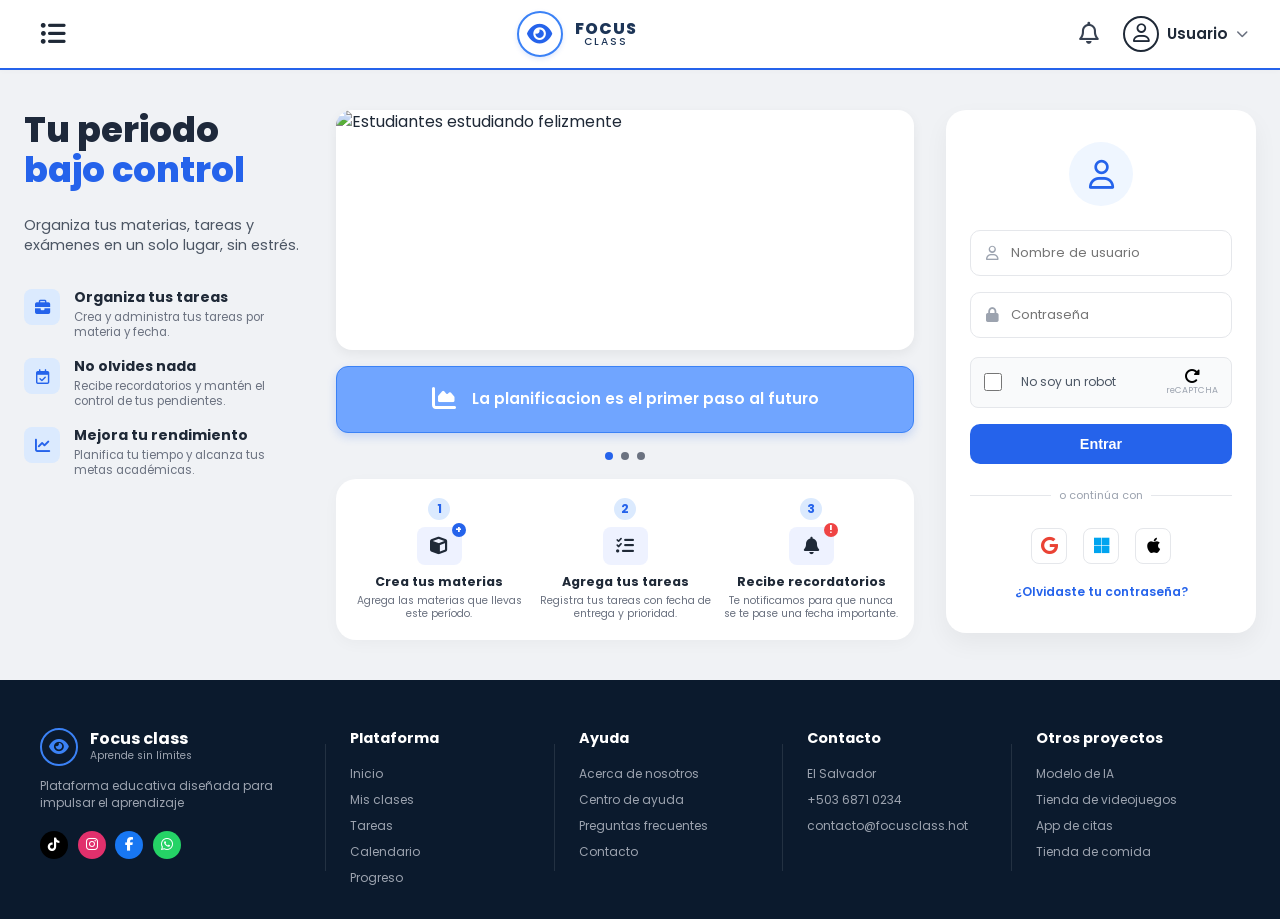
==== index.html @ 5b7e2ee6 "integracion de las carpetas html,css y js" ====
<!DOCTYPE html>
<html lang="es">
<head>
    <meta charset="UTF-8">
    <meta name="viewport" content="width=device-width, initial-scale=1.0">
    <title>Focus Class - Tu periodo bajo control</title>
    <!-- Font Awesome Icons -->
    <link rel="stylesheet" href="https://cdnjs.cloudflare.com/ajax/libs/font-awesome/6.4.0/css/all.min.css">
    <!-- Google Fonts: Poppins -->
    <link rel="stylesheet" href="https://fonts.googleapis.com/css2?family=Poppins:wght@300;400;500;600;700&display=swap">
    <!-- Archivo de estilos CSS -->
    <link rel="stylesheet" href="/css/estilo.css">
</head>
<body>

    <!-- Menú Desplegable Lateral (Sidebar Overlay) -->
    <aside class="sidebar" id="sidebar">
        <div class="sidebar-header">
            <button class="close-btn" id="closeSidebarBtn" aria-label="Cerrar menú">
                <i class="fa-solid fa-xmark"></i>
            </button>
        </div>
        <nav class="sidebar-nav">
            <ul>
                <li>
                    <a href="#">
                        <i class="fa-solid fa-house"></i>
                        <span>Inicio</span>
                    </a>
                </li>
                <li>
                    <a href="#">
                        <i class="fa-solid fa-book-open"></i>
                        <span>Lenguaje</span>
                    </a>
                </li>
                <li>
                    <a href="#">
                        <i class="fa-solid fa-calculator"></i>
                        <span>Matematica</span>
                    </a>
                </li>
                <li>
                    <a href="#">
                        <i class="fa-solid fa-microscope"></i>
                        <span>Ciencia</span>
                    </a>
                </li>
                <li>
                    <a href="#">
                        <i class="fa-solid fa-earth-americas"></i>
                        <span>Sociales</span>
                    </a>
                </li>
                <li>
                    <a href="#">
                        <i class="fa-solid fa-language"></i>
                        <span>Ingles</span>
                    </a>
                </li>
            </ul>
        </nav>
    </aside>

    <!-- Overlay oscuro al abrir el menú -->
    <div class="sidebar-backdrop" id="sidebarBackdrop"></div>

    <!-- Barra de Navegación Superior (Header) -->
    <header class="navbar">
        <div class="nav-left">
            <button class="menu-btn" id="openSidebarBtn" aria-label="Abrir menú">
                <i class="fa-solid fa-list-ul"></i>
            </button>
        </div>

        <div class="nav-center">
            <a href="#" class="logo-container">
                <div class="logo-icon">
                    <i class="fa-solid fa-eye"></i>
                </div>
                <div class="logo-text">
                    <span class="brand-title">FOCUS</span>
                    <span class="brand-sub">CLASS</span>
                </div>
            </a>
        </div>

        <div class="nav-right">
            <button class="icon-btn" aria-label="Notificaciones">
                <i class="fa-regular fa-bell"></i>
            </button>
            <div class="user-menu">
                <div class="user-avatar-small">
                    <i class="fa-regular fa-user"></i>
                </div>
                <span class="user-name">Usuario</span>
                <i class="fa-solid fa-chevron-down arrow-icon"></i>
            </div>
        </div>
    </header>

    <!-- Contenido Principal -->
    <main class="main-container">
        <div class="dashboard-grid">
            
            <!-- Columna Izquierda: Información de Funcionalidades -->
            <section class="info-section">
                <h1 class="main-title">
                    Tu periodo <br>
                    <span class="highlight-blue">bajo control</span>
                </h1>
                <p class="main-subtitle">
                    Organiza tus materias, tareas y exámenes en un solo lugar, sin estrés.
                </p>

                <div class="feature-list">
                    <div class="feature-item">
                        <div class="feature-icon">
                            <i class="fa-solid fa-briefcase"></i>
                        </div>
                        <div class="feature-content">
                            <h3>Organiza tus tareas</h3>
                            <p>Crea y administra tus tareas por materia y fecha.</p>
                        </div>
                    </div>

                    <div class="feature-item">
                        <div class="feature-icon">
                            <i class="fa-regular fa-calendar-check"></i>
                        </div>
                        <div class="feature-content">
                            <h3>No olvides nada</h3>
                            <p>Recibe recordatorios y mantén el control de tus pendientes.</p>
                        </div>
                    </div>

                    <div class="feature-item">
                        <div class="feature-icon">
                            <i class="fa-solid fa-chart-line"></i>
                        </div>
                        <div class="feature-content">
                            <h3>Mejora tu rendimiento</h3>
                            <p>Planifica tu tiempo y alcanza tus metas académicas.</p>
                        </div>
                    </div>
                </div>
            </section>

            <!-- Columna Central: Banner e Ilustración + Pasos -->
            <section class="banner-section">
                <!-- Imagen / Ilustración Central -->
                <div class="banner-card">
                    <img src="https://images.unsplash.com/photo-1523240795612-9a054b0db644?q=80&w=1200&auto=format&fit=crop" alt="Estudiantes estudiando felizmente" class="hero-img">
                </div>

                <!-- Banner Azul Informativo -->
                <div class="quote-banner">
                    <div class="quote-icon">
                        <i class="fa-solid fa-chart-area"></i>
                    </div>
                    <span class="quote-text">La planificacion es el primer paso al futuro</span>
                </div>

                <!-- Puntos de Navegación/Carrusel -->
                <div class="carousel-dots">
                    <span class="dot active"></span>
                    <span class="dot"></span>
                    <span class="dot"></span>
                </div>

                <!-- Tarjeta Inferior de 3 Pasos -->
                <div class="steps-card">
                    <div class="step-item">
                        <div class="step-badge">1</div>
                        <div class="step-icon-box">
                            <i class="fa-solid fa-cube"></i>
                            <span class="plus-badge">+</span>
                        </div>
                        <h4>Crea tus materias</h4>
                        <p>Agrega las materias que llevas este período.</p>
                    </div>

                    <div class="step-item">
                        <div class="step-badge">2</div>
                        <div class="step-icon-box">
                            <i class="fa-solid fa-list-check"></i>
                        </div>
                        <h4>Agrega tus tareas</h4>
                        <p>Registra tus tareas con fecha de entrega y prioridad.</p>
                    </div>

                    <div class="step-item">
                        <div class="step-badge">3</div>
                        <div class="step-icon-box">
                            <i class="fa-solid fa-bell"></i>
                            <span class="notification-badge">!</span>
                        </div>
                        <h4>Recibe recordatorios</h4>
                        <p>Te notificamos para que nunca se te pase una fecha importante.</p>
                    </div>
                </div>
            </section>

            <!-- Columna Derecha: Tarjeta de Iniciar Sesión -->
            <section class="login-section">
                <div class="login-card">
                    <div class="login-avatar-circle">
                        <i class="fa-regular fa-user"></i>
                    </div>

                    <form class="login-form" onsubmit="event.preventDefault();">
                        <div class="input-group">
                            <i class="fa-regular fa-user input-icon"></i>
                            <input type="text" placeholder="Nombre de usuario" required>
                        </div>

                        <div class="input-group">
                            <i class="fa-solid fa-lock input-icon"></i>
                            <input type="password" placeholder="Contraseña" required>
                        </div>

                        <!-- Simulación Captcha reCAPTCHA -->
                        <div class="recaptcha-box">
                            <label class="recaptcha-checkbox">
                                <input type="checkbox">
                                <span class="checkmark"></span>
                                <span class="recaptcha-text">No soy un robot</span>
                            </label>
                            <div class="recaptcha-logo">
                                <i class="fa-solid fa-rotate-right"></i>
                                <span>reCAPTCHA</span>
                            </div>
                        </div>

                        <button type="submit" class="btn-primary">Entrar</button>

                        <div class="divider">
                            <span>o continúa con</span>
                        </div>

                        <div class="social-login">
                            <button type="button" class="social-btn" title="Google">
                                <i class="fa-brands fa-google" style="color: #ea4335;"></i>
                            </button>
                            <button type="button" class="social-btn" title="Microsoft">
                                <i class="fa-brands fa-microsoft" style="color: #00a4ef;"></i>
                            </button>
                            <button type="button" class="social-btn" title="Apple">
                                <i class="fa-brands fa-apple" style="color: #000000;"></i>
                            </button>
                        </div>

                        <a href="#" class="forgot-password">¿Olvidaste tu contraseña?</a>
                    </form>
                </div>
            </section>

        </div>
    </main>

    <!-- Pie de Página (Footer) -->
    <footer class="footer">
        <div class="footer-container">
            
            <!-- Columna 1: Marca y descripción -->
            <div class="footer-col brand-col">
                <div class="footer-logo">
                    <div class="footer-logo-icon">
                        <i class="fa-solid fa-eye"></i>
                    </div>
                    <div>
                        <h3 class="footer-brand-title">Focus class</h3>
                        <p class="footer-brand-sub">Aprende sin límites</p>
                    </div>
                </div>
                <p class="footer-description">
                    Plataforma educativa diseñada para impulsar el aprendizaje
                </p>
                <div class="social-icons-row">
                    <a href="#" class="social-icon tiktok" aria-label="TikTok"><i class="fa-brands fa-tiktok"></i></a>
                    <a href="#" class="social-icon instagram" aria-label="Instagram"><i class="fa-brands fa-instagram"></i></a>
                    <a href="#" class="social-icon facebook" aria-label="Facebook"><i class="fa-brands fa-facebook-f"></i></a>
                    <a href="#" class="social-icon whatsapp" aria-label="WhatsApp"><i class="fa-brands fa-whatsapp"></i></a>
                </div>
            </div>

            <!-- Columna 2: Plataforma -->
            <div class="footer-col">
                <h4>Plataforma</h4>
                <ul>
                    <li><a href="#">Inicio</a></li>
                    <li><a href="#">Mis clases</a></li>
                    <li><a href="#">Tareas</a></li>
                    <li><a href="#">Calendario</a></li>
                    <li><a href="#">Progreso</a></li>
                </ul>
            </div>

            <!-- Columna 3: Ayuda -->
            <div class="footer-col">
                <h4>Ayuda</h4>
                <ul>
                    <li><a href="#">Acerca de nosotros</a></li>
                    <li><a href="#">Centro de ayuda</a></li>
                    <li><a href="#">Preguntas frecuentes</a></li>
                    <li><a href="#">Contacto</a></li>
                </ul>
            </div>

            <!-- Columna 4: Contacto -->
            <div class="footer-col">
                <h4>Contacto</h4>
                <ul>
                    <li>El Salvador</li>
                    <li>+503 6871 0234</li>
                    <li>contacto@focusclass.hot</li>
                </ul>
            </div>

            <!-- Columna 5: Otros proyectos -->
            <div class="footer-col">
                <h4>Otros proyectos</h4>
                <ul>
                    <li><a href="#">Modelo de IA</a></li>
                    <li><a href="#">Tienda de videojuegos</a></li>
                    <li><a href="#">App de citas</a></li>
                    <li><a href="#">Tienda de comida</a></li>
                </ul>
            </div>

        </div>
    </footer>

    <!-- Lógica JavaScript para abrir y cerrar el menú desplegable lateral -->
    <script>
        const openSidebarBtn = document.getElementById('openSidebarBtn');
        const closeSidebarBtn = document.getElementById('closeSidebarBtn');
        const sidebar = document.getElementById('sidebar');
        const sidebarBackdrop = document.getElementById('sidebarBackdrop');

        function openSidebar() {
            sidebar.classList.add('active');
            sidebarBackdrop.classList.add('active');
            document.body.style.overflow = 'hidden';
        }

        function closeSidebar() {
            sidebar.classList.remove('active');
            sidebarBackdrop.classList.remove('active');
            document.body.style.overflow = '';
        }

        openSidebarBtn.addEventListener('click', openSidebar);
        closeSidebarBtn.addEventListener('click', closeSidebar);
        sidebarBackdrop.addEventListener('click', closeSidebar);
    </script>
</body>
</html>
---- css/estilo.css ----
/* ==========================================================================
   RESET & CONFIGURACIÓN GLOBAL
   ========================================================================== */
* {
    margin: 0;
    padding: 0;
    box-sizing: border-box;
}

:root {
    --primary-blue: #2563eb;
    --primary-blue-hover: #1d4ed8;
    --secondary-blue: #60a5fa;
    --light-blue-bg: #eef4ff;
    --border-blue: #3b82f6;
    --bg-gray: #ecefe6;
    --bg-main: #f0f2f5;
    --card-bg: #ffffff;
    --text-main: #1f2937;
    --text-muted: #6b7280;
    --text-light: #9ca3af;
    --footer-bg: #0b1a2d;
    --border-color: #d1d5db;
    --font-family: 'Poppins', sans-serif;
}

body {
    font-family: var(--font-family);
    background-color: var(--bg-main);
    color: var(--text-main);
    line-height: 1.5;
    min-height: 100vh;
    display: flex;
    flex-direction: column;
}

/* ==========================================================================
   BARRA DE NAVEGACIÓN SUPERIOR (HEADER)
   ========================================================================== */
.navbar {
    background-color: #ffffff;
    height: 70px;
    padding: 0 2rem;
    display: flex;
    align-items: center;
    justify-content: space-between;
    border-bottom: 2px solid var(--primary-blue);
    position: sticky;
    top: 0;
    z-index: 100;
    box-shadow: 0 2px 4px rgba(0,0,0,0.02);
}

.menu-btn {
    background: none;
    border: none;
    font-size: 1.6rem;
    color: #1f2937;
    cursor: pointer;
    padding: 0.5rem;
    display: flex;
    align-items: center;
    justify-content: center;
    transition: color 0.2s ease;
}

.menu-btn:hover {
    color: var(--primary-blue);
}

/* Logo Focus Class */
.logo-container {
    display: flex;
    align-items: center;
    gap: 0.75rem;
    text-decoration: none;
}

.logo-icon {
    width: 46px;
    height: 46px;
    border-radius: 50%;
    border: 2px solid #3b82f6;
    display: flex;
    align-items: center;
    justify-content: center;
    color: #2563eb;
    font-size: 1.4rem;
    background: #ffffff;
    box-shadow: 0 2px 5px rgba(37, 99, 235, 0.15);
}

.logo-text {
    display: flex;
    flex-direction: column;
    align-items: center;
    line-height: 1;
}

.brand-title {
    font-weight: 800;
    font-size: 1rem;
    color: #1d3557;
    letter-spacing: 1px;
}

.brand-sub {
    font-weight: 500;
    font-size: 0.65rem;
    color: #1d3557;
    letter-spacing: 2px;
}

/* Sección Derecha Header */
.nav-right {
    display: flex;
    align-items: center;
    gap: 1.5rem;
}

.icon-btn {
    background: none;
    border: none;
    font-size: 1.4rem;
    color: #374151;
    cursor: pointer;
    position: relative;
}

.user-menu {
    display: flex;
    align-items: center;
    gap: 0.5rem;
    cursor: pointer;
    user-select: none;
}

.user-avatar-small {
    width: 36px;
    height: 36px;
    border-radius: 50%;
    border: 2px solid #1f2937;
    display: flex;
    align-items: center;
    justify-content: center;
    font-size: 1.2rem;
    color: #1f2937;
}

.user-name {
    font-weight: 600;
    font-size: 0.95rem;
    color: #1f2937;
}

.arrow-icon {
    font-size: 0.75rem;
    color: #6b7280;
}

/* ==========================================================================
   MENÚ DESPLEGABLE LATERAL (SIDEBAR OVERLAY - IMAGE 2)
   ========================================================================== */
.sidebar {
    position: fixed;
    top: 0;
    left: -260px;
    width: 240px;
    height: 100vh;
    background-color: #ffffff;
    z-index: 1001;
    box-shadow: 4px 0 15px rgba(0, 0, 0, 0.1);
    transition: left 0.3s ease-in-out;
    border-right: 1px solid #d1d5db;
    display: flex;
    flex-direction: column;
}

.sidebar.active {
    left: 0;
}

.sidebar-header {
    padding: 1rem;
    border-bottom: 1px solid #e5e7eb;
    display: flex;
    align-items: center;
}

.close-btn {
    background: none;
    border: none;
    font-size: 2rem;
    color: #2c3e50;
    cursor: pointer;
    line-height: 1;
}

.sidebar-nav ul {
    list-style: none;
}

.sidebar-nav li {
    border-bottom: 1px solid #e5e7eb;
}

.sidebar-nav a {
    display: flex;
    align-items: center;
    gap: 1.25rem;
    padding: 1.2rem 1.5rem;
    text-decoration: none;
    color: #1f2937;
    font-weight: 700;
    font-size: 1.1rem;
    transition: background-color 0.2s ease, color 0.2s ease;
}

.sidebar-nav a i {
    font-size: 1.5rem;
    width: 28px;
    text-align: center;
    color: #374151;
}

.sidebar-nav a:hover {
    background-color: #f3f4f6;
    color: var(--primary-blue);
}

.sidebar-nav a:hover i {
    color: var(--primary-blue);
}

/* Backdrop para cerrar al hacer clic afuera */
.sidebar-backdrop {
    position: fixed;
    top: 0;
    left: 0;
    width: 100vw;
    height: 100vh;
    background: rgba(0,0,0,0.3);
    z-index: 1000;
    opacity: 0;
    visibility: hidden;
    transition: opacity 0.3s ease, visibility 0.3s ease;
}

.sidebar-backdrop.active {
    opacity: 1;
    visibility: visible;
}

/* ==========================================================================
   CONTENIDO PRINCIPAL Y GRID LAYOUT
   ========================================================================== */
.main-container {
    max-width: 1300px;
    margin: 0 auto;
    padding: 2.5rem 1.5rem;
    flex: 1;
    width: 100%;
}

.dashboard-grid {
    display: grid;
    grid-template-columns: 280px 1fr 310px;
    gap: 2rem;
    align-items: start;
}

/* --- Columna 1: Información --- */
.info-section {
    display: flex;
    flex-direction: column;
    gap: 1.5rem;
}

.main-title {
    font-size: 2.2rem;
    font-weight: 800;
    color: #1e293b;
    line-height: 1.15;
}

.highlight-blue {
    color: #2563eb;
}

.main-subtitle {
    font-size: 0.9rem;
    color: #4b5563;
    line-height: 1.4;
}

.feature-list {
    display: flex;
    flex-direction: column;
    gap: 1rem;
    margin-top: 0.5rem;
}

.feature-item {
    display: flex;
    align-items: flex-start;
    gap: 0.85rem;
    background: transparent;
}

.feature-icon {
    width: 36px;
    height: 36px;
    border-radius: 8px;
    background-color: #dbeafe;
    color: #2563eb;
    display: flex;
    align-items: center;
    justify-content: center;
    font-size: 0.95rem;
    flex-shrink: 0;
    margin-top: 2px;
}

.feature-content h3 {
    font-size: 0.88rem;
    font-weight: 700;
    color: #1f2937;
    margin-bottom: 2px;
}

.feature-content p {
    font-size: 0.72rem;
    color: #6b7280;
    line-height: 1.3;
}

/* --- Columna 2: Banner Central e Ilustración --- */
.banner-section {
    display: flex;
    flex-direction: column;
    align-items: center;
    gap: 1rem;
}

.banner-card {
    width: 100%;
    border-radius: 16px;
    overflow: hidden;
    box-shadow: 0 4px 12px rgba(0,0,0,0.06);
    background: #ffffff;
}

.hero-img {
    width: 100%;
    height: 240px;
    object-fit: cover;
    display: block;
}

.quote-banner {
    width: 100%;
    background-color: #70a5ff;
    color: #ffffff;
    border-radius: 12px;
    padding: 0.9rem 1.2rem;
    display: flex;
    align-items: center;
    justify-content: center;
    gap: 1rem;
    box-shadow: 0 4px 10px rgba(37, 99, 235, 0.2);
    border: 1px solid #3b82f6;
}

.quote-icon {
    font-size: 1.5rem;
}

.quote-text {
    font-weight: 600;
    font-size: 0.95rem;
    text-align: center;
}

.carousel-dots {
    display: flex;
    gap: 0.5rem;
    margin: 0.2rem 0;
}

.dot {
    width: 8px;
    height: 8px;
    border-radius: 50%;
    background-color: #6b7280;
}

.dot.active {
    background-color: #2563eb;
}

/* Tarjeta de Pasos Inferior */
.steps-card {
    width: 100%;
    background-color: #ffffff;
    border-radius: 20px;
    padding: 1.2rem 1rem;
    display: grid;
    grid-template-columns: repeat(3, 1fr);
    gap: 0.75rem;
    box-shadow: 0 4px 15px rgba(0,0,0,0.03);
}

.step-item {
    display: flex;
    flex-direction: column;
    align-items: center;
    text-align: center;
    position: relative;
}

.step-badge {
    width: 22px;
    height: 22px;
    border-radius: 50%;
    background-color: #dbeafe;
    color: #2563eb;
    font-size: 0.75rem;
    font-weight: 700;
    display: flex;
    align-items: center;
    justify-content: center;
    margin-bottom: 0.4rem;
}

.step-icon-box {
    width: 45px;
    height: 38px;
    background-color: #eef2ff;
    border-radius: 8px;
    display: flex;
    align-items: center;
    justify-content: center;
    font-size: 1.1rem;
    color: #1f2937;
    position: relative;
    margin-bottom: 0.5rem;
}

.plus-badge {
    position: absolute;
    top: -4px;
    right: -4px;
    background-color: #2563eb;
    color: white;
    width: 14px;
    height: 14px;
    border-radius: 50%;
    font-size: 0.65rem;
    display: flex;
    align-items: center;
    justify-content: center;
    font-weight: bold;
}

.notification-badge {
    position: absolute;
    top: -4px;
    right: -4px;
    background-color: #ef4444;
    color: white;
    width: 14px;
    height: 14px;
    border-radius: 50%;
    font-size: 0.65rem;
    display: flex;
    align-items: center;
    justify-content: center;
    font-weight: bold;
}

.step-item h4 {
    font-size: 0.78rem;
    font-weight: 700;
    color: #1f2937;
    margin-bottom: 3px;
}

.step-item p {
    font-size: 0.65rem;
    color: #6b7280;
    line-height: 1.25;
}

/* --- Columna 3: Tarjeta de Login --- */
.login-section {
    width: 100%;
}

.login-card {
    background-color: #ffffff;
    border-radius: 20px;
    padding: 2rem 1.5rem;
    box-shadow: 0 10px 25px rgba(0, 0, 0, 0.05);
    display: flex;
    flex-direction: column;
    align-items: center;
}

.login-avatar-circle {
    width: 64px;
    height: 64px;
    border-radius: 50%;
    background-color: #eff6ff;
    color: #2563eb;
    display: flex;
    align-items: center;
    justify-content: center;
    font-size: 1.8rem;
    margin-bottom: 1.5rem;
}

.login-form {
    width: 100%;
    display: flex;
    flex-direction: column;
    gap: 1rem;
}

.input-group {
    position: relative;
    width: 100%;
}

.input-icon {
    position: absolute;
    left: 1rem;
    top: 50%;
    transform: translateY(-50%);
    color: #9ca3af;
    font-size: 0.9rem;
}

.input-group input {
    width: 100%;
    padding: 0.75rem 1rem 0.75rem 2.5rem;
    border: 1px solid #e5e7eb;
    border-radius: 10px;
    font-size: 0.82rem;
    font-family: inherit;
    outline: none;
    transition: border-color 0.2s ease;
}

.input-group input:focus {
    border-color: var(--primary-blue);
}

/* Box de reCAPTCHA */
.recaptcha-box {
    background-color: #f9fafb;
    border: 1px solid #e5e7eb;
    border-radius: 8px;
    padding: 0.6rem 0.8rem;
    display: flex;
    align-items: center;
    justify-content: space-between;
    margin-top: 0.2rem;
}

.recaptcha-checkbox {
    display: flex;
    align-items: center;
    gap: 0.6rem;
    cursor: pointer;
    user-select: none;
}

.recaptcha-checkbox input {
    width: 18px;
    height: 18px;
    accent-color: var(--primary-blue);
    cursor: pointer;
}

.recaptcha-text {
    font-size: 0.75rem;
    color: #4b5563;
}

.recaptcha-logo {
    display: flex;
    flex-direction: column;
    align-items: center;
    font-size: 0.55rem;
    color: #9ca3af;
}

.recaptcha-logo i {
    font-size: 1rem;
    color: #000;
}

.btn-primary {
    background-color: #2563eb;
    color: #ffffff;
    border: none;
    padding: 0.75rem;
    border-radius: 10px;
    font-weight: 600;
    font-size: 0.9rem;
    cursor: pointer;
    transition: background-color 0.2s ease;
    width: 100%;
}

.btn-primary:hover {
    background-color: var(--primary-blue-hover);
}

.divider {
    display: flex;
    align-items: center;
    text-align: center;
    margin: 0.5rem 0;
}

.divider::before,
.divider::after {
    content: '';
    flex: 1;
    border-bottom: 1px solid #e5e7eb;
}

.divider span {
    padding: 0 0.5rem;
    font-size: 0.68rem;
    color: #9ca3af;
}

.social-login {
    display: flex;
    justify-content: center;
    gap: 1rem;
}

.social-btn {
    width: 36px;
    height: 36px;
    border-radius: 8px;
    border: 1px solid #e5e7eb;
    background-color: #ffffff;
    display: flex;
    align-items: center;
    justify-content: center;
    font-size: 1.1rem;
    cursor: pointer;
    transition: background-color 0.2s ease;
}

.social-btn:hover {
    background-color: #f9fafb;
}

.forgot-password {
    text-align: center;
    font-size: 0.75rem;
    color: #2563eb;
    text-decoration: none;
    margin-top: 0.2rem;
    font-weight: 600;
}

.forgot-password:hover {
    text-decoration: underline;
}

/* ==========================================================================
   PIE DE PÁGINA (FOOTER)
   ========================================================================== */
.footer {
    background-color: var(--footer-bg);
    color: #ffffff;
    padding: 3rem 1.5rem 2rem 1.5rem;
    margin-top: auto;
}

.footer-container {
    max-width: 1200px;
    margin: 0 auto;
    display: grid;
    grid-template-columns: 1.4fr 1fr 1fr 1fr 1fr;
    gap: 1.5rem;
}

.footer-col {
    position: relative;
    padding-right: 0.5rem;
}

.footer-col:not(:last-child)::after {
    content: '';
    position: absolute;
    right: 0;
    top: 10%;
    height: 80%;
    width: 1px;
    background-color: rgba(255, 255, 255, 0.1);
}

.brand-col {
    padding-right: 1.5rem;
}

.footer-logo {
    display: flex;
    align-items: center;
    gap: 0.75rem;
    margin-bottom: 0.8rem;
}

.footer-logo-icon {
    width: 38px;
    height: 38px;
    border-radius: 50%;
    border: 2px solid #3b82f6;
    display: flex;
    align-items: center;
    justify-content: center;
    color: #3b82f6;
    font-size: 1.1rem;
}

.footer-brand-title {
    font-size: 1rem;
    font-weight: 700;
    line-height: 1.1;
}

.footer-brand-sub {
    font-size: 0.65rem;
    color: #9ca3af;
}

.footer-description {
    font-size: 0.75rem;
    color: #9ca3af;
    line-height: 1.4;
    margin-bottom: 1.2rem;
}

.social-icons-row {
    display: flex;
    gap: 0.6rem;
}

.social-icon {
    width: 28px;
    height: 28px;
    border-radius: 50%;
    display: flex;
    align-items: center;
    justify-content: center;
    color: white;
    text-decoration: none;
    font-size: 0.85rem;
}

.social-icon.tiktok { background-color: #000000; }
.social-icon.instagram { background-color: #e1306c; }
.social-icon.facebook { background-color: #1877f2; }
.social-icon.whatsapp { background-color: #25d366; }

.footer-col h4 {
    font-size: 0.9rem;
    font-weight: 700;
    margin-bottom: 1rem;
    color: #ffffff;
}

.footer-col ul {
    list-style: none;
    display: flex;
    flex-direction: column;
    gap: 0.5rem;
}

.footer-col ul li,
.footer-col ul li a {
    font-size: 0.75rem;
    color: #9ca3af;
    text-decoration: none;
    transition: color 0.2s ease;
}

.footer-col ul li a:hover {
    color: #ffffff;
}

/* ==========================================================================
   RESPONSIVE (ADAPTACIÓN A PANTALLAS PEQUEÑAS)
   ========================================================================== */
@media (max-width: 1024px) {
    .dashboard-grid {
        grid-template-columns: 1fr;
    }

    .footer-container {
        grid-template-columns: 1fr 1fr;
    }

    .footer-col::after {
        display: none;
    }
}

@media (max-width: 640px) {
    .footer-container {
        grid-template-columns: 1fr;
    }

    .steps-card {
        grid-template-columns: 1fr;
    }
}
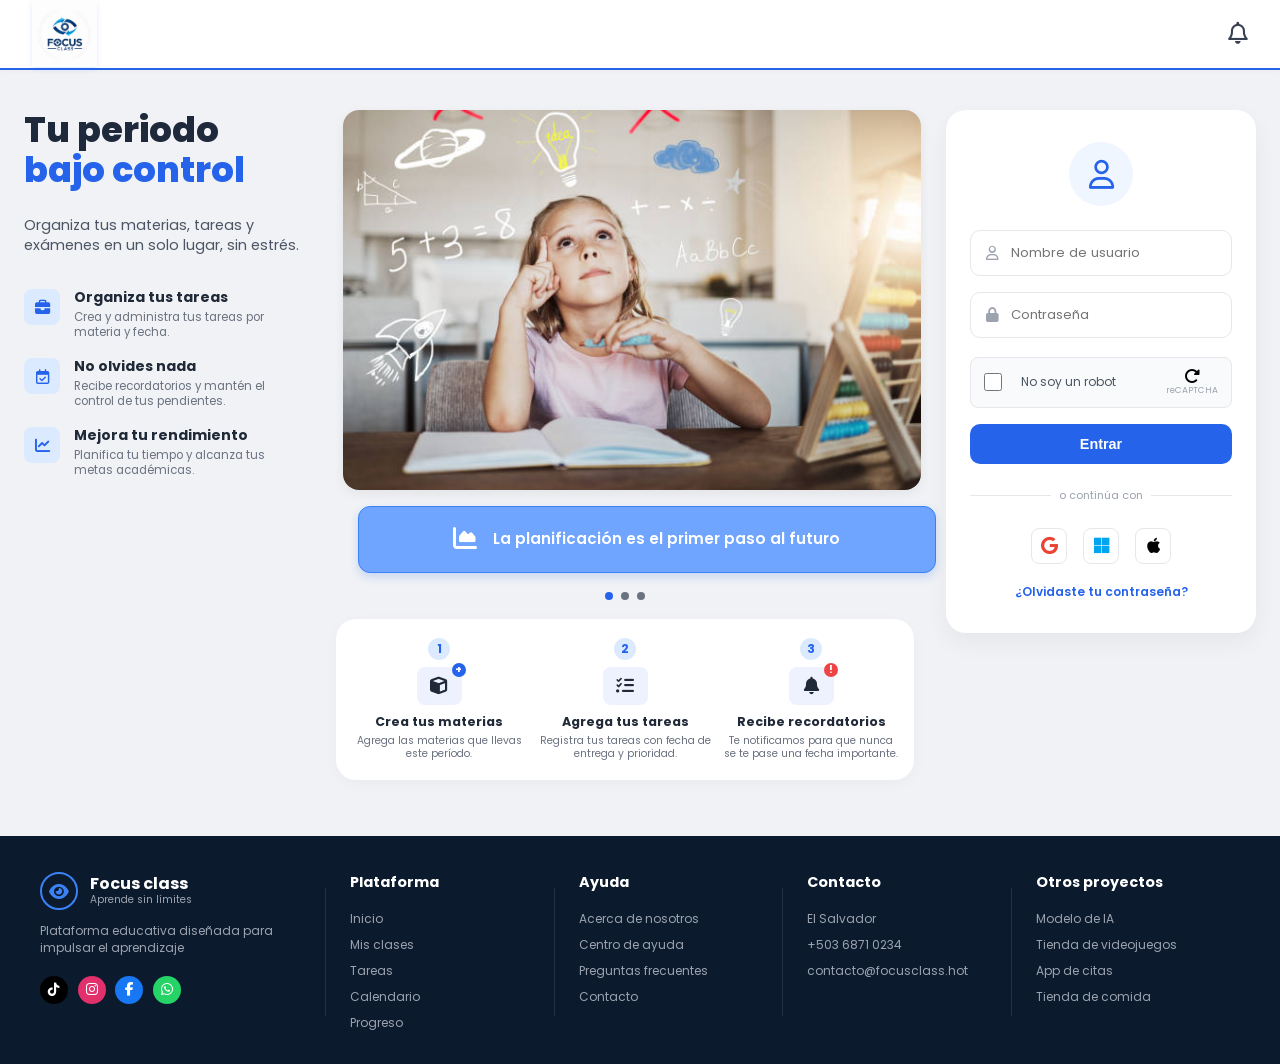
==== commit b48148b3: "implementacion de carrete, mejora en el encabezado" ====
--- a/index.html
+++ b/index.html
@@ -10,6 +10,7 @@
     <link rel="stylesheet" href="https://fonts.googleapis.com/css2?family=Poppins:wght@300;400;500;600;700&display=swap">
     <!-- Archivo de estilos CSS -->
     <link rel="stylesheet" href="/css/estilo.css">
+    <script src="/javascript/script.js" defer></script>
 </head>
 <body>
 
@@ -67,35 +68,17 @@
 
     <!-- Barra de Navegación Superior (Header) -->
     <header class="navbar">
-        <div class="nav-left">
-            <button class="menu-btn" id="openSidebarBtn" aria-label="Abrir menú">
-                <i class="fa-solid fa-list-ul"></i>
-            </button>
-        </div>
-
-        <div class="nav-center">
-            <a href="#" class="logo-container">
-                <div class="logo-icon">
-                    <i class="fa-solid fa-eye"></i>
-                </div>
-                <div class="logo-text">
-                    <span class="brand-title">FOCUS</span>
-                    <span class="brand-sub">CLASS</span>
-                </div>
-            </a>
-        </div>
-
+       
+
+        <div class="contenedor-imagen">
+
+            <img src="/assets/img/logo.png" alt="Logo de focus class" class="logo">
+        </div>
+        
         <div class="nav-right">
             <button class="icon-btn" aria-label="Notificaciones">
                 <i class="fa-regular fa-bell"></i>
             </button>
-            <div class="user-menu">
-                <div class="user-avatar-small">
-                    <i class="fa-regular fa-user"></i>
-                </div>
-                <span class="user-name">Usuario</span>
-                <i class="fa-solid fa-chevron-down arrow-icon"></i>
-            </div>
         </div>
     </header>
 
@@ -148,25 +131,55 @@
 
             <!-- Columna Central: Banner e Ilustración + Pasos -->
             <section class="banner-section">
-                <!-- Imagen / Ilustración Central -->
-                <div class="banner-card">
-                    <img src="https://images.unsplash.com/photo-1523240795612-9a054b0db644?q=80&w=1200&auto=format&fit=crop" alt="Estudiantes estudiando felizmente" class="hero-img">
-                </div>
-
-                <!-- Banner Azul Informativo -->
-                <div class="quote-banner">
-                    <div class="quote-icon">
-                        <i class="fa-solid fa-chart-area"></i>
-                    </div>
-                    <span class="quote-text">La planificacion es el primer paso al futuro</span>
-                </div>
-
-                <!-- Puntos de Navegación/Carrusel -->
+                <!-- INICIO CAMBIO CARRUSEL: Estructura de diapositivas con imágenes y frases agrupadas -->
+                <div class="carousel-container">
+                    <!-- Diapositiva 1 -->
+                    <div class="carousel-slide active">
+                        <div class="banner-card">
+                            <img src="/assets/img/imagen-de-inicio1.jpg" alt="Estudiantes estudiando felizmente" class="hero-img">
+                        </div>
+                        <div class="quote-banner">
+                            <div class="quote-icon">
+                                <i class="fa-solid fa-chart-area"></i>
+                            </div>
+                            <span class="quote-text">La planificación es el primer paso al futuro</span>
+                        </div>
+                    </div>
+
+                    <!-- Diapositiva 2 -->
+                    <div class="carousel-slide">
+                        <div class="banner-card">
+                            <img src="/assets/img/imagen-de-inicio2.jpg" alt="Estudiante organizando sus apuntes" class="hero-img">
+                        </div>
+                        <div class="quote-banner">
+                            <div class="quote-icon">
+                                <i class="fa-solid fa-lightbulb"></i>
+                            </div>
+                            <span class="quote-text">Organiza tu tiempo y alcanza tus metas</span>
+                        </div>
+                    </div>
+
+                    <!-- Diapositiva 3 -->
+                    <div class="carousel-slide">
+                        <div class="banner-card">
+                            <img src="/assets/img/imagen-de-inicio3.webp" alt="Grupo de estudiantes colaborando" class="hero-img">
+                        </div>
+                        <div class="quote-banner">
+                            <div class="quote-icon">
+                                <i class="fa-solid fa-graduation-cap"></i>
+                            </div>
+                            <span class="quote-text">Aprende hoy, lidera el mañana</span>
+                        </div>
+                    </div>
+                </div>
+
+                <!-- Puntos de Navegación/Carrusel con atributos data-slide -->
                 <div class="carousel-dots">
-                    <span class="dot active"></span>
-                    <span class="dot"></span>
-                    <span class="dot"></span>
-                </div>
+                    <span class="dot active" data-slide="0"></span>
+                    <span class="dot" data-slide="1"></span>
+                    <span class="dot" data-slide="2"></span>
+                </div>
+                <!-- FIN CAMBIO CARRUSEL -->
 
                 <!-- Tarjeta Inferior de 3 Pasos -->
                 <div class="steps-card">
@@ -277,8 +290,8 @@
                     Plataforma educativa diseñada para impulsar el aprendizaje
                 </p>
                 <div class="social-icons-row">
-                    <a href="#" class="social-icon tiktok" aria-label="TikTok"><i class="fa-brands fa-tiktok"></i></a>
-                    <a href="#" class="social-icon instagram" aria-label="Instagram"><i class="fa-brands fa-instagram"></i></a>
+                    <a href="#" target="_blank" class="social-icon tiktok" aria-label="TikTok"><i class="fa-brands fa-tiktok"></i></a>
+                    <a href="#" target="_blank" class="social-icon instagram" aria-label="Instagram"><i class="fa-brands fa-instagram"></i></a>
                     <a href="#" class="social-icon facebook" aria-label="Facebook"><i class="fa-brands fa-facebook-f"></i></a>
                     <a href="#" class="social-icon whatsapp" aria-label="WhatsApp"><i class="fa-brands fa-whatsapp"></i></a>
                 </div>
@@ -331,28 +344,8 @@
         </div>
     </footer>
 
-    <!-- Lógica JavaScript para abrir y cerrar el menú desplegable lateral -->
-    <script>
-        const openSidebarBtn = document.getElementById('openSidebarBtn');
-        const closeSidebarBtn = document.getElementById('closeSidebarBtn');
-        const sidebar = document.getElementById('sidebar');
-        const sidebarBackdrop = document.getElementById('sidebarBackdrop');
-
-        function openSidebar() {
-            sidebar.classList.add('active');
-            sidebarBackdrop.classList.add('active');
-            document.body.style.overflow = 'hidden';
-        }
-
-        function closeSidebar() {
-            sidebar.classList.remove('active');
-            sidebarBackdrop.classList.remove('active');
-            document.body.style.overflow = '';
-        }
-
-        openSidebarBtn.addEventListener('click', openSidebar);
-        closeSidebarBtn.addEventListener('click', closeSidebar);
-        sidebarBackdrop.addEventListener('click', closeSidebar);
-    </script>
+    <!-- INICIO CAMBIO SCRIPT: Vinculación del archivo JavaScript externo -->
+    <script src="javascript/script.js"></script>
+    <!-- FIN CAMBIO SCRIPT -->
 </body>
 </html>
--- a/css/estilo.css
+++ b/css/estilo.css
@@ -43,7 +43,8 @@
     padding: 0 2rem;
     display: flex;
     align-items: center;
-    justify-content: space-between;
+    justify-content: flex-start;
+    gap: 1.5rem;
     border-bottom: 2px solid var(--primary-blue);
     position: sticky;
     top: 0;
@@ -69,34 +70,23 @@
 }
 
 /* Logo Focus Class */
-.logo-container {
-    display: flex;
-    align-items: center;
+.contenedor-imagen {
+    display: flex; 
+    align-items: center;  
     gap: 0.75rem;
     text-decoration: none;
-}
-
-.logo-icon {
-    width: 46px;
-    height: 46px;
-    border-radius: 50%;
-    border: 2px solid #3b82f6;
-    display: flex;
-    align-items: center;
-    justify-content: center;
+    border-radius: 10px solid black;
+}
+.logo{
+    width: 65px;
+    height: 65px;
+    display: flex;
+    justify-content: flex-start;
     color: #2563eb;
     font-size: 1.4rem;
     background: #ffffff;
     box-shadow: 0 2px 5px rgba(37, 99, 235, 0.15);
 }
-
-.logo-text {
-    display: flex;
-    flex-direction: column;
-    align-items: center;
-    line-height: 1;
-}
-
 .brand-title {
     font-weight: 800;
     font-size: 1rem;
@@ -116,6 +106,7 @@
     display: flex;
     align-items: center;
     gap: 1.5rem;
+    margin-left: auto;
 }
 
 .icon-btn {
@@ -342,19 +333,49 @@
     gap: 1rem;
 }
 
+/* INICIO CAMBIO CARRUSEL Y BANNER */
+/* Mover la tarjeta del banner un poco a la izquierda */
 .banner-card {
     width: 100%;
     border-radius: 16px;
     overflow: hidden;
     box-shadow: 0 4px 12px rgba(0,0,0,0.06);
     background: #ffffff;
-}
-
+    transform: translateX(-15px); /* Desplaza la tarjeta 15px hacia la izquierda */
+}
+
+/* Imagen principal con mayor altura/tamaño */
 .hero-img {
     width: 100%;
-    height: 240px;
+    height: 380px; /* Tamaño más grande para la imagen */
     object-fit: cover;
     display: block;
+}
+
+/* Estilos para las diapositivas del carrusel */
+.carousel-container {
+    width: 100%;
+    display: flex;
+    flex-direction: column;
+    gap: 1rem;
+    margin-left: 2.7rem;
+}
+
+.carousel-slide {
+    display: none; /* Oculta las diapositivas inactivas */
+    width: 100%;
+}
+
+.carousel-slide.active {
+    display: flex; /* Muestra la diapositiva activa */
+    flex-direction: column;
+    gap: 1rem;
+    animation: fadeIn 0.4s ease-in-out; /* Animación suave al cambiar */
+}
+
+@keyframes fadeIn {
+    from { opacity: 0.4; }
+    to { opacity: 1; }
 }
 
 .quote-banner {
@@ -369,6 +390,7 @@
     gap: 1rem;
     box-shadow: 0 4px 10px rgba(37, 99, 235, 0.2);
     border: 1px solid #3b82f6;
+    
 }
 
 .quote-icon {
@@ -392,11 +414,18 @@
     height: 8px;
     border-radius: 50%;
     background-color: #6b7280;
+    cursor: pointer; /* Permite hacer clic en los puntos */
+    transition: background-color 0.3s ease, transform 0.2s ease;
+}
+
+.dot:hover {
+    transform: scale(1.3);
 }
 
 .dot.active {
     background-color: #2563eb;
 }
+/* FIN CAMBIO CARRUSEL Y BANNER */
 
 /* Tarjeta de Pasos Inferior */
 .steps-card {
@@ -680,8 +709,8 @@
 .footer {
     background-color: var(--footer-bg);
     color: #ffffff;
-    padding: 3rem 1.5rem 2rem 1.5rem;
-    margin-top: auto;
+    padding: 2.3rem 1.5rem 2rem 1.5rem;
+    margin-top: 1rem;
 }
 
 .footer-container {
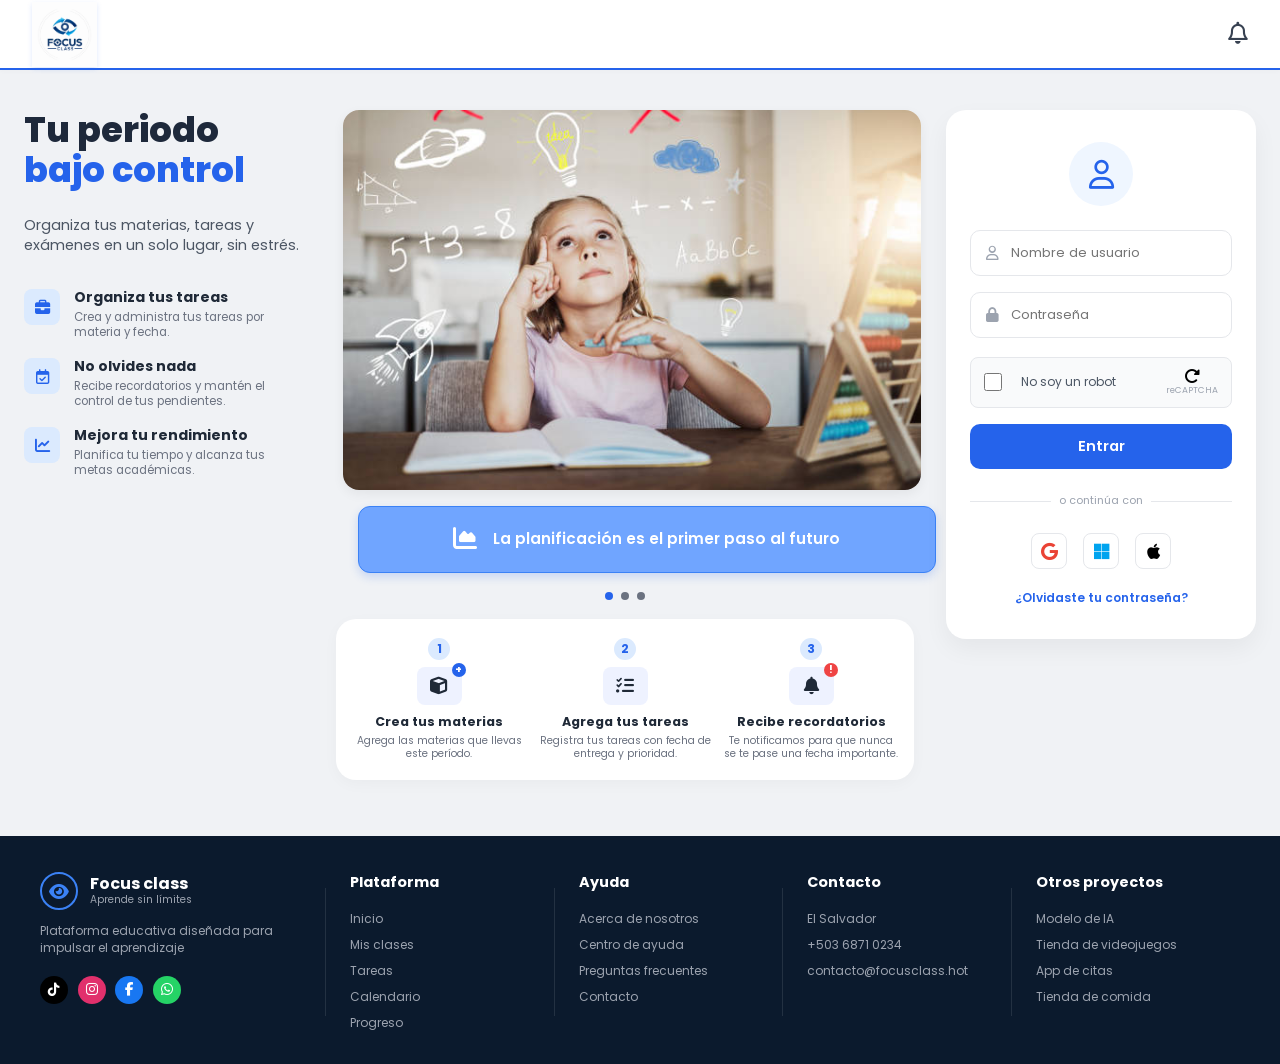
==== commit d76f6fdd: "implementacion de perfil eh implementacion de menu" ====
--- a/index.html
+++ b/index.html
@@ -245,7 +245,7 @@
                             </div>
                         </div>
 
-                        <button type="submit" class="btn-primary">Entrar</button>
+                        <a href="/html/menu.html" class="btn-primary" style="text-decoration:none;text-align:center;display:block;">Entrar</a>
 
                         <div class="divider">
                             <span>o continúa con</span>
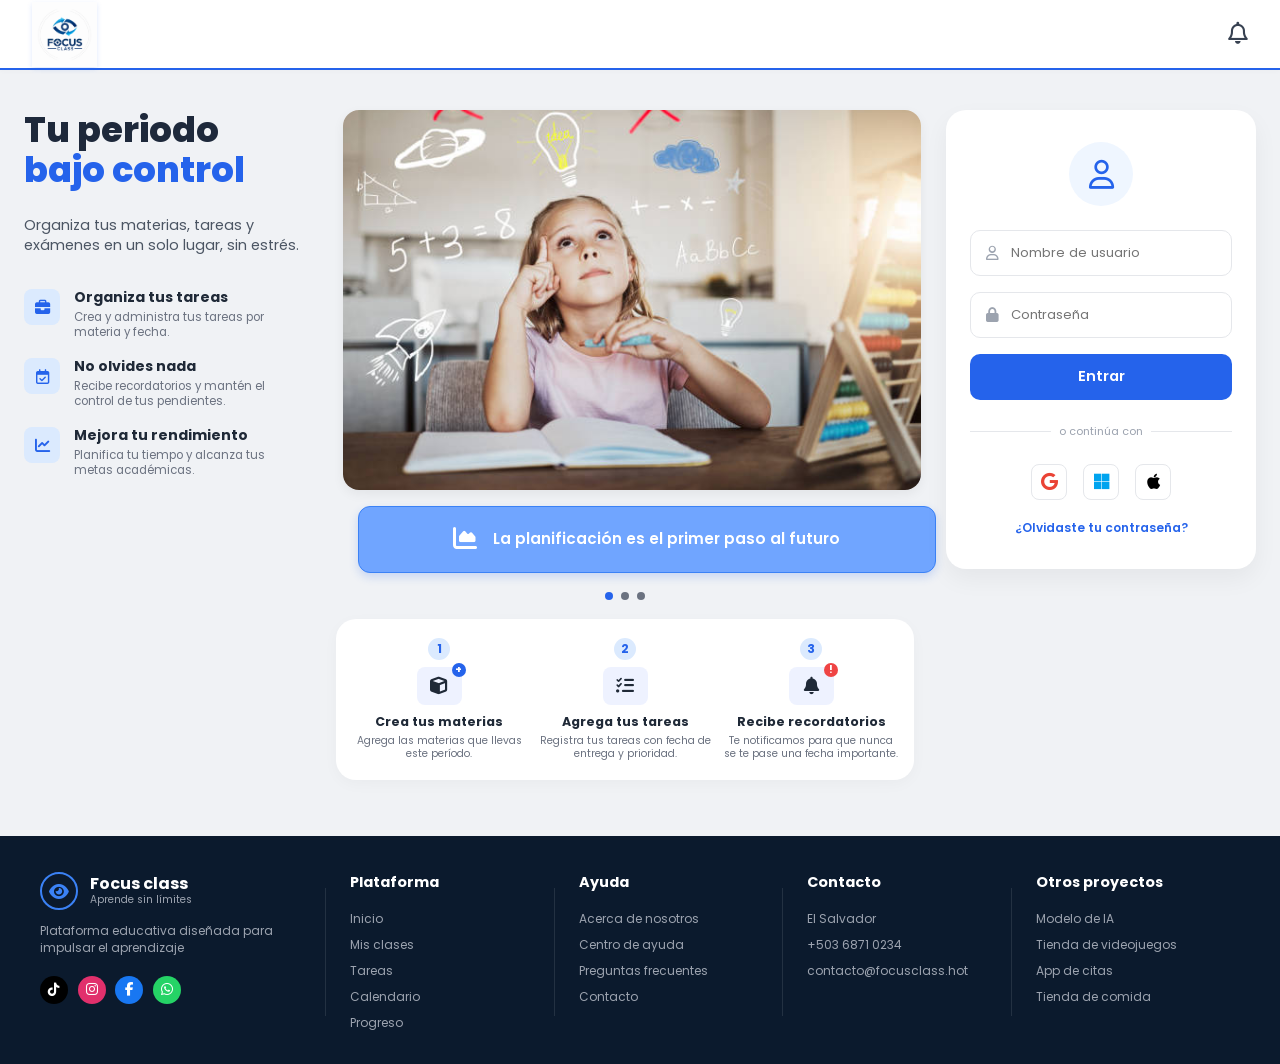
==== commit 0de27727: "eliminacion de recaptcha" ====
--- a/index.html
+++ b/index.html
@@ -232,19 +232,6 @@
                             <input type="password" placeholder="Contraseña" required>
                         </div>
 
-                        <!-- Simulación Captcha reCAPTCHA -->
-                        <div class="recaptcha-box">
-                            <label class="recaptcha-checkbox">
-                                <input type="checkbox">
-                                <span class="checkmark"></span>
-                                <span class="recaptcha-text">No soy un robot</span>
-                            </label>
-                            <div class="recaptcha-logo">
-                                <i class="fa-solid fa-rotate-right"></i>
-                                <span>reCAPTCHA</span>
-                            </div>
-                        </div>
-
                         <a href="/html/menu.html" class="btn-primary" style="text-decoration:none;text-align:center;display:block;">Entrar</a>
 
                         <div class="divider">
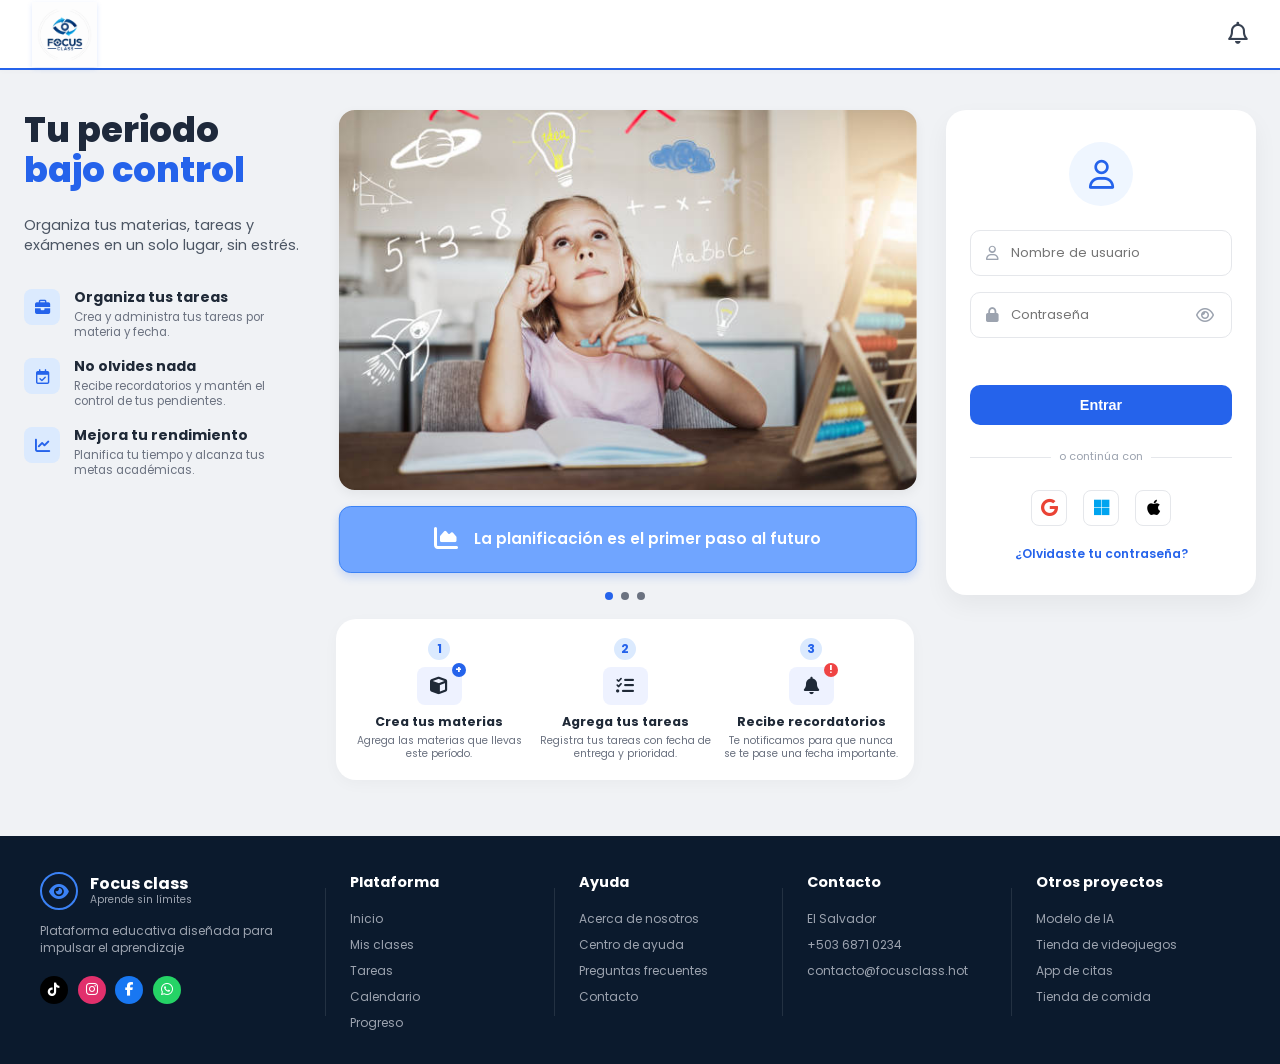
==== commit f20d05fd: "guardado de usuarios con arrays, login y carrusel automatico" ====
--- a/index.html
+++ b/index.html
@@ -10,6 +10,8 @@
     <link rel="stylesheet" href="https://fonts.googleapis.com/css2?family=Poppins:wght@300;400;500;600;700&display=swap">
     <!-- Archivo de estilos CSS -->
     <link rel="stylesheet" href="/css/estilo.css">
+    <!-- Archivo con los arrays de usuarios -->
+    <script src="javascript/usuario.js" defer></script>
     <script src="/javascript/script.js" defer></script>
 </head>
 <body>
@@ -221,18 +223,24 @@
                         <i class="fa-regular fa-user"></i>
                     </div>
 
-                    <form class="login-form" onsubmit="event.preventDefault();">
+                    <form class="login-form" onsubmit="return manejarLogin(event);">
                         <div class="input-group">
                             <i class="fa-regular fa-user input-icon"></i>
-                            <input type="text" placeholder="Nombre de usuario" required>
+                            <input type="text" id="loginUsuario" placeholder="Nombre de usuario" required>
                         </div>
 
                         <div class="input-group">
                             <i class="fa-solid fa-lock input-icon"></i>
-                            <input type="password" placeholder="Contraseña" required>
-                        </div>
-
-                        <a href="/html/menu.html" class="btn-primary" style="text-decoration:none;text-align:center;display:block;">Entrar</a>
+                            <input type="password" id="loginContrasena" placeholder="Contraseña" required>
+                            <button type="button" class="password-toggle" id="toggleContrasena" aria-label="Mostrar contraseña">
+                                <i class="fa-regular fa-eye"></i>
+                            </button>
+                        </div>
+
+                        <!-- Mensaje de error del login -->
+                        <p id="loginMensaje" class="login-message"></p>
+
+                        <button type="submit" class="btn-primary">Entrar</button>
 
                         <div class="divider">
                             <span>o continúa con</span>
--- a/css/estilo.css
+++ b/css/estilo.css
@@ -334,14 +334,12 @@
 }
 
 /* INICIO CAMBIO CARRUSEL Y BANNER */
-/* Mover la tarjeta del banner un poco a la izquierda */
 .banner-card {
     width: 100%;
     border-radius: 16px;
     overflow: hidden;
     box-shadow: 0 4px 12px rgba(0,0,0,0.06);
     background: #ffffff;
-    transform: translateX(-15px); /* Desplaza la tarjeta 15px hacia la izquierda */
 }
 
 /* Imagen principal con mayor altura/tamaño */
@@ -370,6 +368,7 @@
     display: flex; /* Muestra la diapositiva activa */
     flex-direction: column;
     gap: 1rem;
+    transform: translateX(-1.2rem); /* Desplaza el bloque imagen + frase a la izquierda */
     animation: fadeIn 0.4s ease-in-out; /* Animación suave al cambiar */
 }
 
@@ -555,6 +554,17 @@
     gap: 1rem;
 }
 
+.login-message {
+    font-size: 0.8rem;
+    font-weight: 600;
+    margin: 0;
+    min-height: 1.2em;
+}
+
+.login-message.error {
+    color: #dc2626;
+}
+
 .input-group {
     position: relative;
     width: 100%;
@@ -578,6 +588,33 @@
     font-family: inherit;
     outline: none;
     transition: border-color 0.2s ease;
+}
+
+/* Botón para mostrar/ocultar la contraseña */
+.password-toggle {
+    position: absolute;
+    right: 0.9rem;
+    top: 50%;
+    transform: translateY(-50%);
+    background: none;
+    border: none;
+    cursor: pointer;
+    color: #9ca3af;
+    font-size: 1rem;
+    padding: 0.2rem;
+    display: flex;
+    align-items: center;
+    justify-content: center;
+    transition: color 0.2s ease;
+}
+
+.password-toggle:hover {
+    color: var(--primary-blue);
+}
+
+/* Más espacio a la derecha en los inputs con botón de ojo */
+.input-group input[type="password"] {
+    padding-right: 2.6rem;
 }
 
 .input-group input:focus {
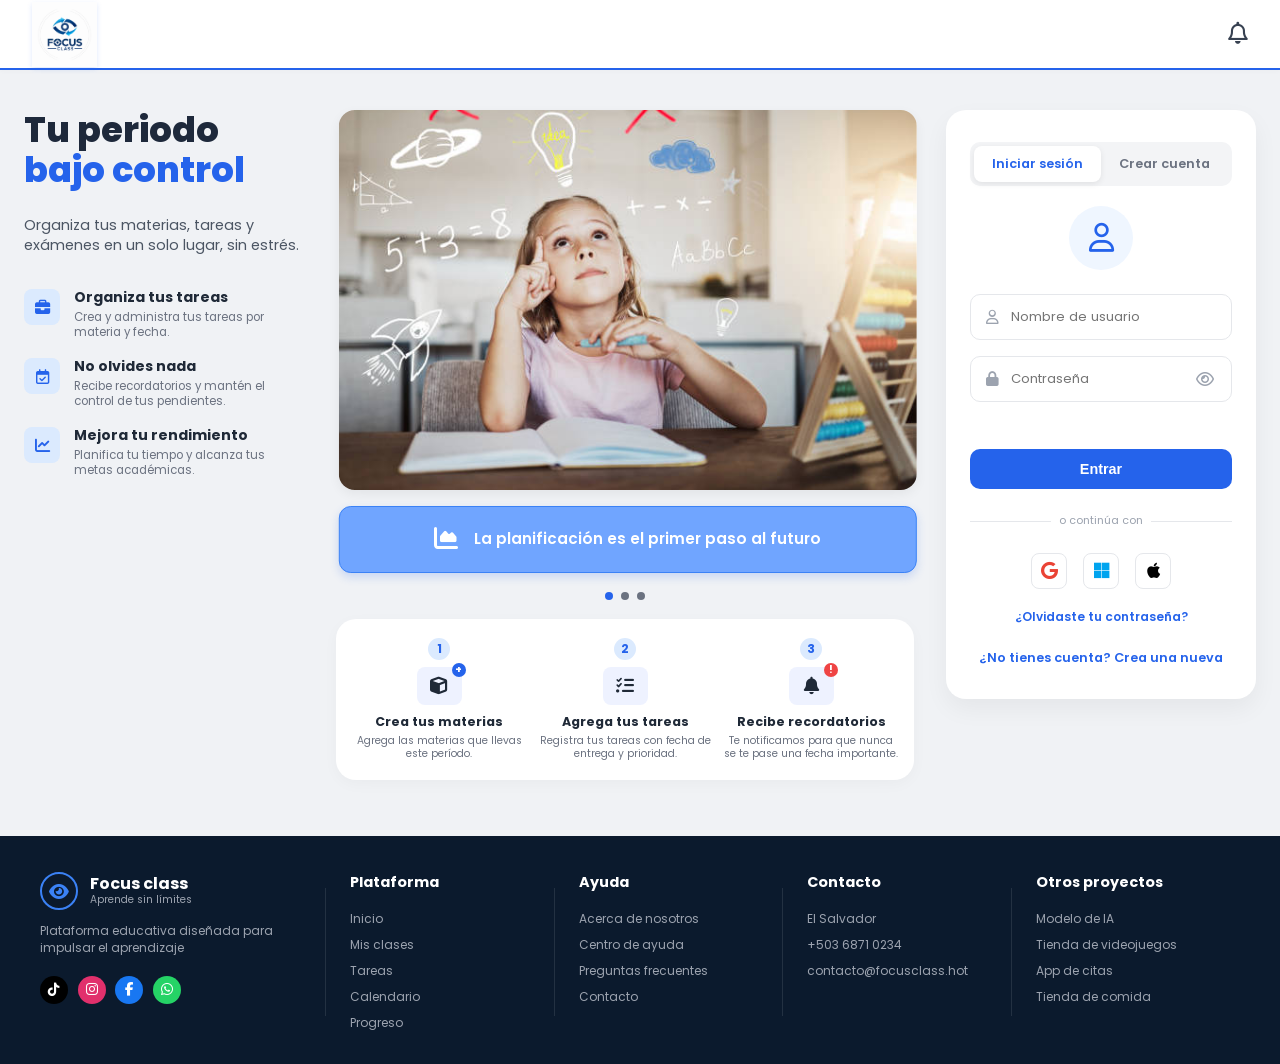
==== commit 38ff4d57: "implementacion de crear nueva cuenta, error en bug en el apartado nueva materia ademas de personaliz" ====
--- a/index.html
+++ b/index.html
@@ -216,14 +216,20 @@
                 </div>
             </section>
 
-            <!-- Columna Derecha: Tarjeta de Iniciar Sesión -->
+            <!-- Columna Derecha: Tarjeta de Iniciar Sesión / Crear Cuenta -->
             <section class="login-section">
                 <div class="login-card">
+
+                    <div class="auth-tabs">
+                        <button type="button" class="auth-tab active" id="tabLogin">Iniciar sesión</button>
+                        <button type="button" class="auth-tab" id="tabRegistro">Crear cuenta</button>
+                    </div>
+
                     <div class="login-avatar-circle">
                         <i class="fa-regular fa-user"></i>
                     </div>
 
-                    <form class="login-form" onsubmit="return manejarLogin(event);">
+                    <form class="login-form" id="loginForm" onsubmit="return manejarLogin(event);">
                         <div class="input-group">
                             <i class="fa-regular fa-user input-icon"></i>
                             <input type="text" id="loginUsuario" placeholder="Nombre de usuario" required>
@@ -259,6 +265,37 @@
                         </div>
 
                         <a href="#" class="forgot-password">¿Olvidaste tu contraseña?</a>
+                        <a href="#" class="auth-switch" id="linkRegistrarse">¿No tienes cuenta? Crea una nueva</a>
+                    </form>
+
+                    <form class="login-form" id="registroForm" style="display:none;" onsubmit="return manejarRegistro(event);">
+                        <div class="input-group">
+                            <i class="fa-regular fa-user input-icon"></i>
+                            <input type="text" id="regUsuario" placeholder="Nombre de usuario" required>
+                        </div>
+
+                        <div class="input-group">
+                            <i class="fa-solid fa-lock input-icon"></i>
+                            <input type="password" id="regContrasena" placeholder="Contraseña" required>
+                            <button type="button" class="password-toggle" aria-label="Mostrar contraseña">
+                                <i class="fa-regular fa-eye"></i>
+                            </button>
+                        </div>
+
+                        <div class="input-group">
+                            <i class="fa-solid fa-lock input-icon"></i>
+                            <input type="password" id="regRepetirContrasena" placeholder="Repite la contraseña" required>
+                            <button type="button" class="password-toggle" aria-label="Mostrar contraseña">
+                                <i class="fa-regular fa-eye"></i>
+                            </button>
+                        </div>
+
+                        <!-- Mensaje de error del registro -->
+                        <p id="registroMensaje" class="login-message"></p>
+
+                        <button type="submit" class="btn-primary">Crear cuenta</button>
+
+                        <a href="#" class="auth-switch" id="linkIniciarSesion">¿Ya tienes cuenta? Inicia sesión</a>
                     </form>
                 </div>
             </section>
--- a/css/estilo.css
+++ b/css/estilo.css
@@ -534,6 +534,52 @@
     align-items: center;
 }
 
+/* --- Pestañas "Iniciar sesión" / "Crear cuenta" --- */
+.auth-tabs {
+    display: flex;
+    width: 100%;
+    background-color: #f3f4f6;
+    border-radius: 10px;
+    padding: 0.25rem;
+    margin-bottom: 1.25rem;
+}
+
+.auth-tab {
+    flex: 1;
+    border: none;
+    background: transparent;
+    padding: 0.55rem 0.5rem;
+    border-radius: 8px;
+    font-size: 0.8rem;
+    font-weight: 600;
+    color: #6b7280;
+    cursor: pointer;
+    transition: all 0.2s ease;
+    font-family: inherit;
+}
+
+.auth-tab.active {
+    background-color: #ffffff;
+    color: var(--primary-blue);
+    box-shadow: 0 2px 6px rgba(0, 0, 0, 0.08);
+}
+
+/* Enlace para alternar entre crear cuenta e iniciar sesión */
+.auth-switch {
+    display: block;
+    width: 100%;
+    text-align: center;
+    font-size: 0.8rem;
+    font-weight: 600;
+    color: var(--primary-blue);
+    text-decoration: none;
+    margin-top: 0.35rem;
+}
+
+.auth-switch:hover {
+    text-decoration: underline;
+}
+
 .login-avatar-circle {
     width: 64px;
     height: 64px;
